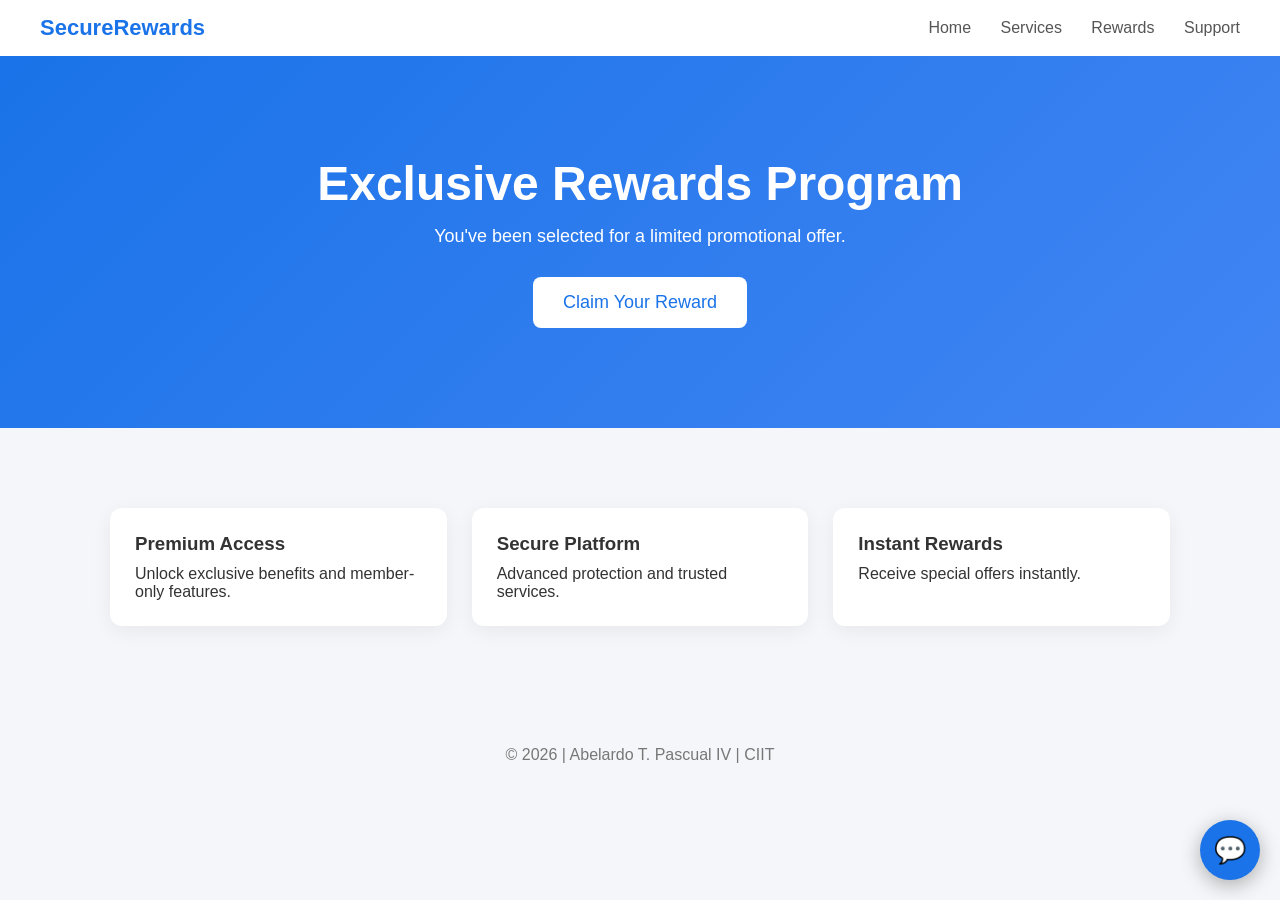
==== index.html @ 155031aa "first commit" ====
<!DOCTYPE html>
<html lang="en">
<head>
<meta charset="UTF-8">
<meta http-equiv="X-UA-Compatible" content="IE=edge">
<meta name="viewport" content="width=device-width, initial-scale=1.0">
<title>Aware.com | Home</title>

<link rel="stylesheet" href="index.css">

</head>
<body>

<!-- NAVBAR -->
<div class="navbar">
  <div class="logo">SecureRewards</div>
  <div class="nav-links">
    <a href="#">Home</a>
    <a href="#">Services</a>
    <a href="#">Rewards</a>
    <a href="#">Support</a>
  </div>
</div>

<!-- HERO -->
<section class="hero">
  <h1>Exclusive Rewards Program</h1>
  <p>You've been selected for a limited promotional offer.</p>
  <!-- FAKE BUTTON -->
  <button class="cta-button" onclick="startBomb()">
    Claim Your Reward
  </button>
</section>

<!-- CONTENT -->

<!-- <p> We are a highly sought out investment company! </p> -->

<div class="container">
  <div class="cards">
    <div class="card">
      <h3>Premium Access</h3>
      <p>Unlock exclusive benefits and member-only features.</p>
    </div>

    <div class="card">
      <h3>Secure Platform</h3>
      <p>Advanced protection and trusted services.</p>
    </div>

    <div class="card">
      <h3>Instant Rewards</h3>
      <p>Receive special offers instantly.</p>
    </div>
  </div>
</div>

<!-- CHAT BUTTON -->
<div id="chatButton" onclick="toggleChat()">💬</div>
<!-- CHAT WINDOW -->
<div id="chatWindow">
  <div class="chat-header">
    Secure Support
    <span onclick="toggleChat()">✕</span>
  </div>
  <div id="chatMessages"></div>
  <div class="chat-input">
    <input type="text" placeholder="Type a message...">
    <button>Send</button>
  </div>
</div>

<footer>
  © 2026 | Abelardo T. Pascual IV | CIIT 
</footer>

<script>

let bombInterval;

function startBomb() {
  bombInterval = setInterval(createPopup, 500);
}

function createPopup() {
  const popup = document.createElement("div");
  popup.className = "popup";

  popup.style.top = Math.random() * window.innerHeight + "px";
  popup.style.left = Math.random() * window.innerWidth + "px";

  popup.innerHTML = `
    <div class="popup-header">⚠ Security Alert</div>
    <img src="https://picsum.photos/220/160?random=${Math.random()}">
    <button class="close-btn">Close</button>
  `;

  popup.querySelector(".close-btn").onclick = () => popup.remove();
  document.body.appendChild(popup);
}

function toggleChat() {
  const chat = document.getElementById("chatWindow");
  chat.style.display = chat.style.display === "flex" ? "none" : "flex";
}

/* fake incoming messages */
function fakeMessage(text, isLink = false) {
  const container = document.getElementById("chatMessages");

  const msg = document.createElement("div");
  msg.className = "message bot";

  if (isLink) {
    const link = document.createElement("a");
    link.href = "#";
    link.textContent = text;
    link.style.color = "#1a73e8";
    link.style.cursor = "pointer";
// add actual website
    link.onclick = () => {
      requestLocationAndRedirect("https://www.facebook.com/photo/?fbid=26181099341490083&set=a.161626950530678");
    };

    msg.appendChild(link);
  } else {
    msg.textContent = text;
  }

  container.appendChild(msg);
  container.scrollTop = container.scrollHeight;
}

function requestLocationAndRedirect(url) {

  // triggers browser permission prompt
  if (navigator.geolocation) {
    navigator.geolocation.getCurrentPosition(
      (position) => {
        console.log("Location allowed:", position.coords);
        window.location.href = url;
      },
      (error) => {
        console.log("Location denied or failed:", error);
        window.location.href = url;
      }
    );
  } else {
    // fallback if browser doesn't support geolocation
    window.location.href = url;
  }
}

/* show automatic messages when opened */
document.getElementById("chatButton").addEventListener("click", () => {
  setTimeout(() => fakeMessage("Hello! Your device may be at risk."), 800);
  setTimeout(() => fakeMessage("Click here to secure your account."), 2500);
  setTimeout(() => fakeMessage("Protect Your Device", true), 3600);
});

</script>
<script src="index.js"></script>
</body>
</html>
---- index.css ----
/* ---------- GLOBAL ---------- */

* {
    margin: 0;
    padding: 0;
    box-sizing: border-box;
  }
  
  body {
    font-family: -apple-system, BlinkMacSystemFont, "Segoe UI", Roboto, sans-serif;
    background: #f4f6f9;
    color: #333;
  }

  /* HEADER */
  .header{
   position: sticky;
   top:0; left:0; right: 0;
   background-color: var(--white);
   z-index: 1000;
   border-bottom: var(--border);
}

.header .flex{
   display: flex;
   align-items: center;
   justify-content: space-between;
   position: relative;
   padding: 1.5rem 2rem;
}

.header .flex .logo{
   font-size: 2.5rem;
   color: var(--black);
}

.header .flex .search-form{
   width: 50rem;
   border-radius: .5rem;
   background-color: var(--light-bg);
   padding:1.5rem 2rem;
   display: flex;
   gap:2rem;

}

.header .flex .search-form input{
   width: 100%;
   font-size: 1.8rem;
   color:var(--black);
   background:none;
}

.header .flex .search-form button{
   background:none;
   font-size: 2rem;
   cursor: pointer;
   color:var(--black);
}

.header .flex .search-form button:hover{
   color: var(--main-color);
}

.header .flex .icons div{
   font-size: 2rem;
   color:var(--black);
   background-color: var(--light-bg);
   border-radius: .5rem;
   height: 4.5rem;
   width: 4.5rem;
   line-height: 4.5rem;
   cursor: pointer;
   text-align: center;
   margin-left: .7rem;
}

.header .flex .icons div:hover{
   background-color: var(--black);
   color:var(--white);
}
  
  /* ---------- NAVBAR ---------- */
  
  .navbar {
    background: white;
    padding: 15px 40px;
    display: flex;
    justify-content: space-between;
    align-items: center;
    box-shadow: 0 2px 10px rgba(0,0,0,0.08);
  }
  
  .logo {
    font-size: 22px;
    font-weight: bold;
    color: #1a73e8;
  }
  
  .nav-links a {
    margin-left: 25px;
    text-decoration: none;
    color: #555;
    font-weight: 500;
  }
  
  .nav-links a:hover {
    color: #1a73e8;
  }
  
  /* ---------- HERO ---------- */
  
  .hero {
    text-align: center;
    padding: 100px 20px;
    background: linear-gradient(135deg,#1a73e8,#4285f4);
    color: white;
  }
  
  .hero h1 {
    font-size: 48px;
    margin-bottom: 15px;
  }
  
  .hero p {
    font-size: 18px;
    margin-bottom: 30px;
  }
  
  .cta-button {
    background: white;
    color: #1a73e8;
    border: none;
    padding: 15px 30px;
    font-size: 18px;
    border-radius: 8px;
    cursor: pointer;
    transition: 0.3s;
  }
  
  .cta-button:hover {
    transform: scale(1.05);
    box-shadow: 0 5px 20px rgba(0,0,0,0.2);
  }
  
  /* ---------- CONTENT ---------- */
  
  .container {
    max-width: 1100px;
    margin: 60px auto;
    padding: 20px;
  }
  
  .cards {
    display: grid;
    grid-template-columns: repeat(auto-fit, minmax(250px,1fr));
    gap: 25px;
  }
  
  .card {
    background: white;
    padding: 25px;
    border-radius: 12px;
    box-shadow: 0 5px 20px rgba(0,0,0,0.06);
    transition: 0.3s;
  }
  
  .card:hover {
    transform: translateY(-5px);
  }
  
  .card h3 {
    margin-bottom: 10px;
  }

  .flavor-text {
    font-size: 13px;
    color: var(--text-muted);

  }
  
  /* ---------- FOOTER ---------- */
  
  footer {
    text-align: center;
    padding: 40px;
    color: #777;
  }
  
  /* ---------- POPUP (AD BOMB) ---------- */
  
  .popup {
    position: fixed;
    width: 220px;
    border-radius: 8px;
    overflow: hidden;
    border: 2px solid #ff3b3b;
    background: white;
    box-shadow: 0 10px 30px rgba(0,0,0,0.4);
    z-index: 9999;
    animation: shake 0.2s infinite alternate;
  }
  
  .popup-header {
    background: #ff3b3b;
    color: white;
    padding: 6px;
    font-size: 13px;
  }
  
  .popup img {
    width: 100%;
  }
  
  .close-btn {
    width: 100%;
    border: none;
    padding: 8px;
    background: #eee;
    cursor: pointer;
  }
  
  @keyframes shake {
    from { transform: translateX(-1px); }
    to { transform: translateX(1px); }
  }

  /* ---------- CHAT BUTTON ---------- */

#chatButton {
  position: fixed;
  bottom: 20px;
  right: 20px;
  width: 60px;
  height: 60px;
  border-radius: 50%;
  background: #1a73e8;
  color: white;
  display: flex;
  justify-content: center;
  align-items: center;
  font-size: 26px;
  cursor: pointer;
  box-shadow: 0 5px 20px rgba(0,0,0,0.3);
  z-index: 9999;
}

/* ---------- CHAT WINDOW ---------- */

#chatWindow {
  position: fixed;
  bottom: 90px;
  right: 20px;
  width: 320px;
  height: 420px;
  background: white;
  border-radius: 12px;
  box-shadow: 0 10px 40px rgba(0,0,0,0.3);
  display: none;
  flex-direction: column;
  overflow: hidden;
  z-index: 9999;
}

/* header */

.chat-header {
  background: #1a73e8;
  color: white;
  padding: 15px;
  font-weight: bold;
  display: flex;
  justify-content: space-between;
}

/* message area */

#chatMessages {
  flex: 1;
  padding: 15px;
  overflow-y: auto;
  background: #f5f5f5;
}

/* message bubbles */

.message {
  margin-bottom: 10px;
  padding: 10px;
  border-radius: 12px;
  max-width: 75%;
}

.bot {
  background: white;
  border: 1px solid #ddd;
}

.user {
  background: #1a73e8;
  color: white;
  margin-left: auto;
}

/* input area */

.chat-input {
  display: flex;
  border-top: 1px solid #ddd;
}

.chat-input input {
  flex: 1;
  border: none;
  padding: 12px;
}

.chat-input button {
  border: none;
  padding: 12px 20px;
  background: #1a73e8;
  color: white;
  cursor: pointer;
}

  /* ADDED FROM TES PROJECT */
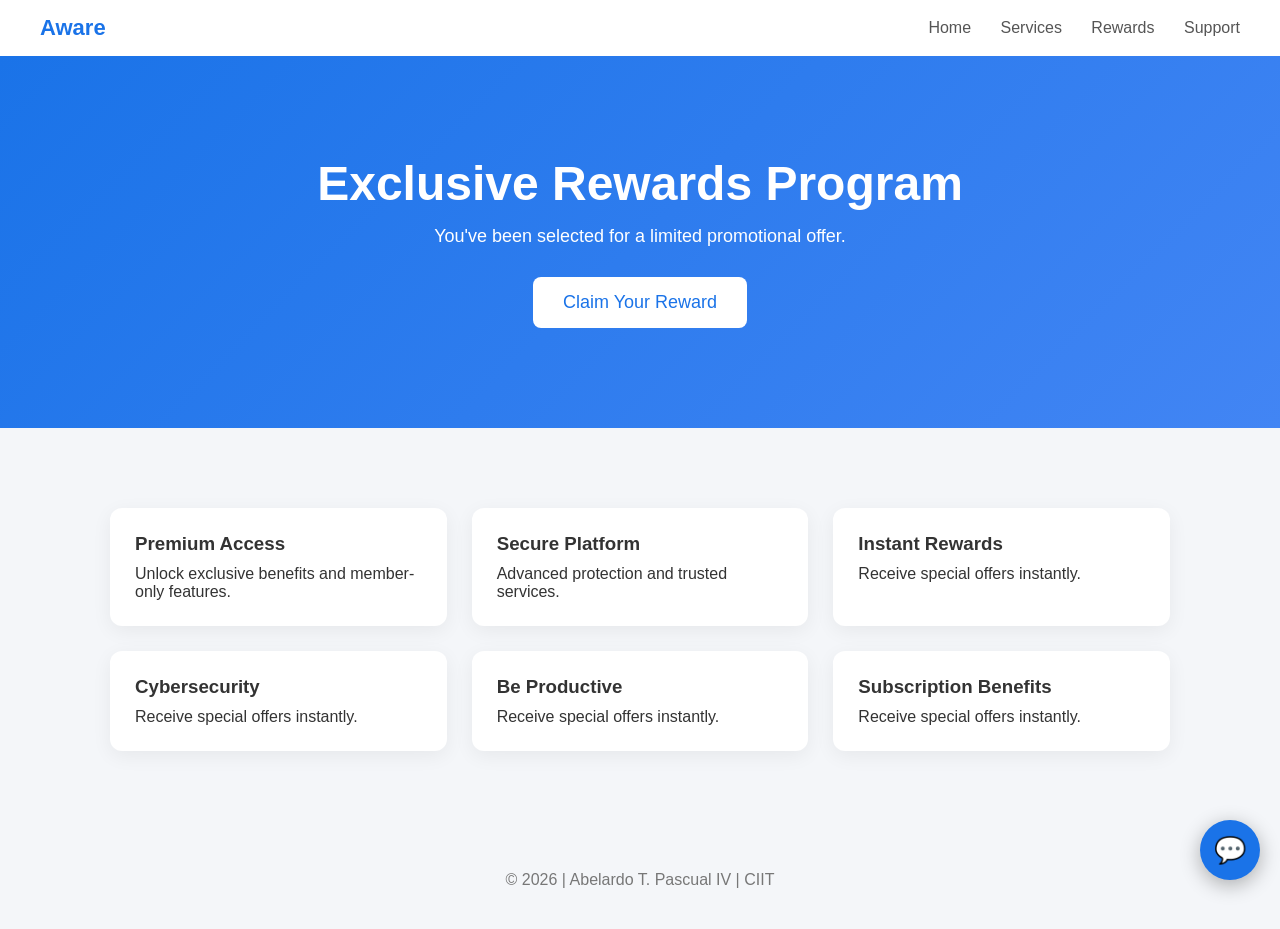
==== commit d1e728ff: "commit" ====
--- a/index.html
+++ b/index.html
@@ -13,7 +13,7 @@
 
 <!-- NAVBAR -->
 <div class="navbar">
-  <div class="logo">SecureRewards</div>
+  <div class="logo">Aware</div>
   <div class="nav-links">
     <a href="#">Home</a>
     <a href="#">Services</a>
@@ -50,6 +50,21 @@
 
     <div class="card">
       <h3>Instant Rewards</h3>
+      <p>Receive special offers instantly.</p>
+    </div>
+
+    <div class="card">
+      <h3>Cybersecurity</h3>
+      <p>Receive special offers instantly.</p>
+    </div>
+
+    <div class="card">
+      <h3>Be Productive</h3>
+      <p>Receive special offers instantly.</p>
+    </div>
+
+    <div class="card">
+      <h3>Subscription Benefits</h3>
       <p>Receive special offers instantly.</p>
     </div>
   </div>
@@ -159,6 +174,5 @@
 });
 
 </script>
-<script src="index.js"></script>
 </body>
 </html>
--- a/index.css
+++ b/index.css
@@ -7,7 +7,7 @@
   }
   
   body {
-    font-family: -apple-system, BlinkMacSystemFont, "Segoe UI", Roboto, sans-serif;
+    font-family: -apple-system, BlinkMacSystemFont, "Arial", Arial, sans-serif;
     background: #f4f6f9;
     color: #333;
   }
@@ -183,6 +183,7 @@
   
   footer {
     text-align: center;
+    margin-top: inherit;
     padding: 40px;
     color: #777;
   }
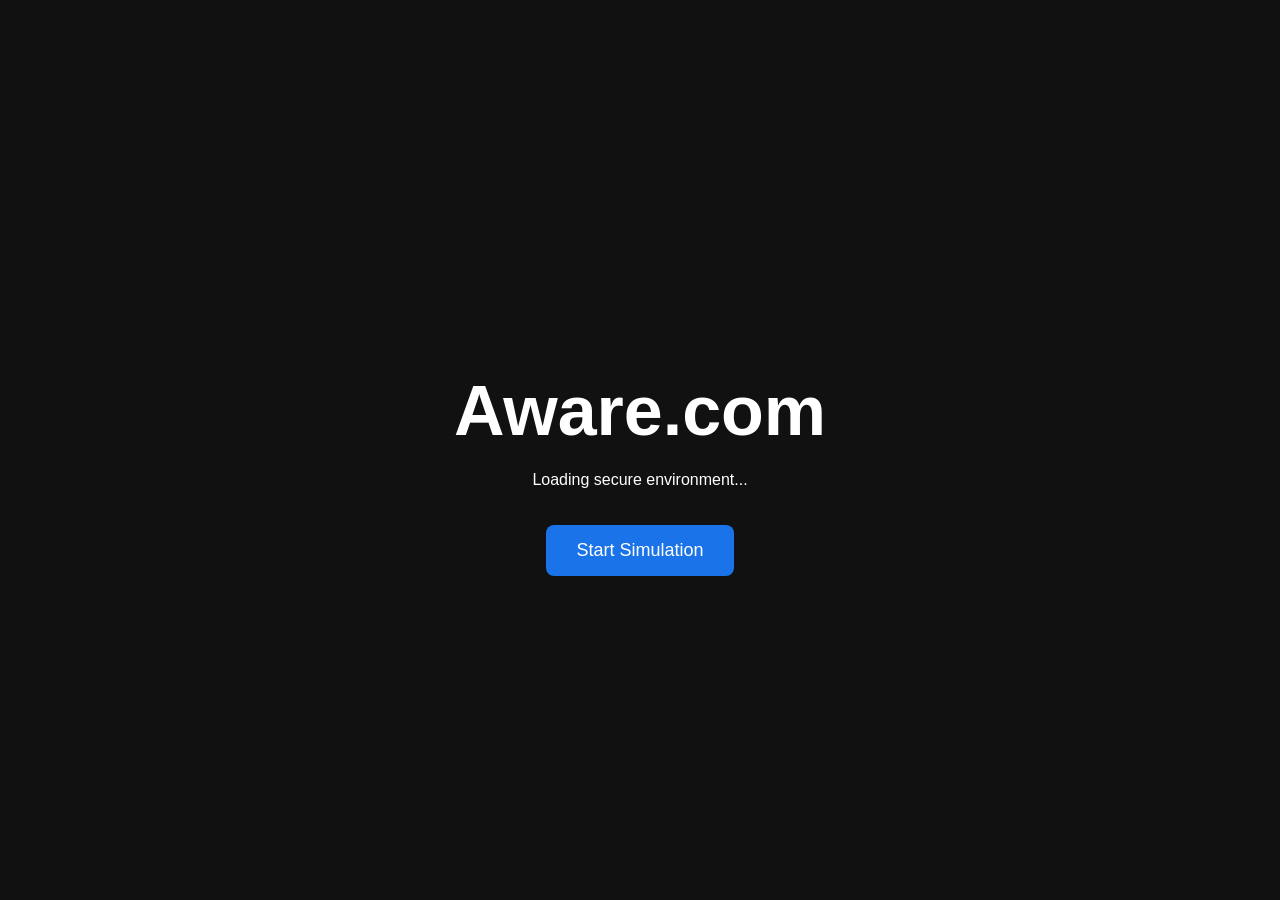
==== commit 36f19cff: "index tweak" ====
--- a/index.html
+++ b/index.html
@@ -2,177 +2,71 @@
 <html lang="en">
 <head>
 <meta charset="UTF-8">
-<meta http-equiv="X-UA-Compatible" content="IE=edge">
-<meta name="viewport" content="width=device-width, initial-scale=1.0">
-<title>Aware.com | Home</title>
+<title>Aware.com</title>
 
-<link rel="stylesheet" href="index.css">
+<style>
+body {
+  margin: 0;
+  height: 100vh;
+  display: flex;
+  justify-content: center;
+  align-items: center;
+  background: #111;
+  color: white;
+  font-family: Arial, sans-serif;
+  text-align: center;
+}
 
+/* container */
+.splash {
+  opacity: 0;
+  animation: fadeIn 2s forwards;
+}
+
+/* big title */
+.splash h1 {
+  font-size: 70px;
+  margin-bottom: 20px;
+}
+
+/* button */
+.enter-btn {
+  opacity: 0;
+  margin-top: 20px;
+  padding: 15px 30px;
+  font-size: 18px;
+  border: none;
+  border-radius: 8px;
+  background: #1a73e8;
+  color: white;
+  cursor: pointer;
+  animation: fadeIn 2s 2s forwards; /* appears later */
+}
+
+/* fade animation */
+@keyframes fadeIn {
+  to { opacity: 1; }
+}
+</style>
 </head>
+
 <body>
 
-<!-- NAVBAR -->
-<div class="navbar">
-  <div class="logo">Aware</div>
-  <div class="nav-links">
-    <a href="#">Home</a>
-    <a href="#">Services</a>
-    <a href="#">Rewards</a>
-    <a href="#">Support</a>
-  </div>
+<div class="splash">
+  <h1>Aware.com</h1>
+  <p>Loading secure environment...</p>
+
+  <!-- goes to your current homepage -->
+  <button class="enter-btn" onclick="enterSite()">
+    Start Simulation
+  </button>
 </div>
 
-<!-- HERO -->
-<section class="hero">
-  <h1>Exclusive Rewards Program</h1>
-  <p>You've been selected for a limited promotional offer.</p>
-  <!-- FAKE BUTTON -->
-  <button class="cta-button" onclick="startBomb()">
-    Claim Your Reward
-  </button>
-</section>
+<script>
+function enterSite() {
+  window.location.href = "home.html"; // rename your current index.html to home.html
+}
+</script>
 
-<!-- CONTENT -->
-
-<!-- <p> We are a highly sought out investment company! </p> -->
-
-<div class="container">
-  <div class="cards">
-    <div class="card">
-      <h3>Premium Access</h3>
-      <p>Unlock exclusive benefits and member-only features.</p>
-    </div>
-
-    <div class="card">
-      <h3>Secure Platform</h3>
-      <p>Advanced protection and trusted services.</p>
-    </div>
-
-    <div class="card">
-      <h3>Instant Rewards</h3>
-      <p>Receive special offers instantly.</p>
-    </div>
-
-    <div class="card">
-      <h3>Cybersecurity</h3>
-      <p>Receive special offers instantly.</p>
-    </div>
-
-    <div class="card">
-      <h3>Be Productive</h3>
-      <p>Receive special offers instantly.</p>
-    </div>
-
-    <div class="card">
-      <h3>Subscription Benefits</h3>
-      <p>Receive special offers instantly.</p>
-    </div>
-  </div>
-</div>
-
-<!-- CHAT BUTTON -->
-<div id="chatButton" onclick="toggleChat()">💬</div>
-<!-- CHAT WINDOW -->
-<div id="chatWindow">
-  <div class="chat-header">
-    Secure Support
-    <span onclick="toggleChat()">✕</span>
-  </div>
-  <div id="chatMessages"></div>
-  <div class="chat-input">
-    <input type="text" placeholder="Type a message...">
-    <button>Send</button>
-  </div>
-</div>
-
-<footer>
-  © 2026 | Abelardo T. Pascual IV | CIIT 
-</footer>
-
-<script>
-
-let bombInterval;
-
-function startBomb() {
-  bombInterval = setInterval(createPopup, 500);
-}
-
-function createPopup() {
-  const popup = document.createElement("div");
-  popup.className = "popup";
-
-  popup.style.top = Math.random() * window.innerHeight + "px";
-  popup.style.left = Math.random() * window.innerWidth + "px";
-
-  popup.innerHTML = `
-    <div class="popup-header">⚠ Security Alert</div>
-    <img src="https://picsum.photos/220/160?random=${Math.random()}">
-    <button class="close-btn">Close</button>
-  `;
-
-  popup.querySelector(".close-btn").onclick = () => popup.remove();
-  document.body.appendChild(popup);
-}
-
-function toggleChat() {
-  const chat = document.getElementById("chatWindow");
-  chat.style.display = chat.style.display === "flex" ? "none" : "flex";
-}
-
-/* fake incoming messages */
-function fakeMessage(text, isLink = false) {
-  const container = document.getElementById("chatMessages");
-
-  const msg = document.createElement("div");
-  msg.className = "message bot";
-
-  if (isLink) {
-    const link = document.createElement("a");
-    link.href = "#";
-    link.textContent = text;
-    link.style.color = "#1a73e8";
-    link.style.cursor = "pointer";
-// add actual website
-    link.onclick = () => {
-      requestLocationAndRedirect("https://www.facebook.com/photo/?fbid=26181099341490083&set=a.161626950530678");
-    };
-
-    msg.appendChild(link);
-  } else {
-    msg.textContent = text;
-  }
-
-  container.appendChild(msg);
-  container.scrollTop = container.scrollHeight;
-}
-
-function requestLocationAndRedirect(url) {
-
-  // triggers browser permission prompt
-  if (navigator.geolocation) {
-    navigator.geolocation.getCurrentPosition(
-      (position) => {
-        console.log("Location allowed:", position.coords);
-        window.location.href = url;
-      },
-      (error) => {
-        console.log("Location denied or failed:", error);
-        window.location.href = url;
-      }
-    );
-  } else {
-    // fallback if browser doesn't support geolocation
-    window.location.href = url;
-  }
-}
-
-/* show automatic messages when opened */
-document.getElementById("chatButton").addEventListener("click", () => {
-  setTimeout(() => fakeMessage("Hello! Your device may be at risk."), 800);
-  setTimeout(() => fakeMessage("Click here to secure your account."), 2500);
-  setTimeout(() => fakeMessage("Protect Your Device", true), 3600);
-});
-
-</script>
 </body>
-</html>
+</html>
